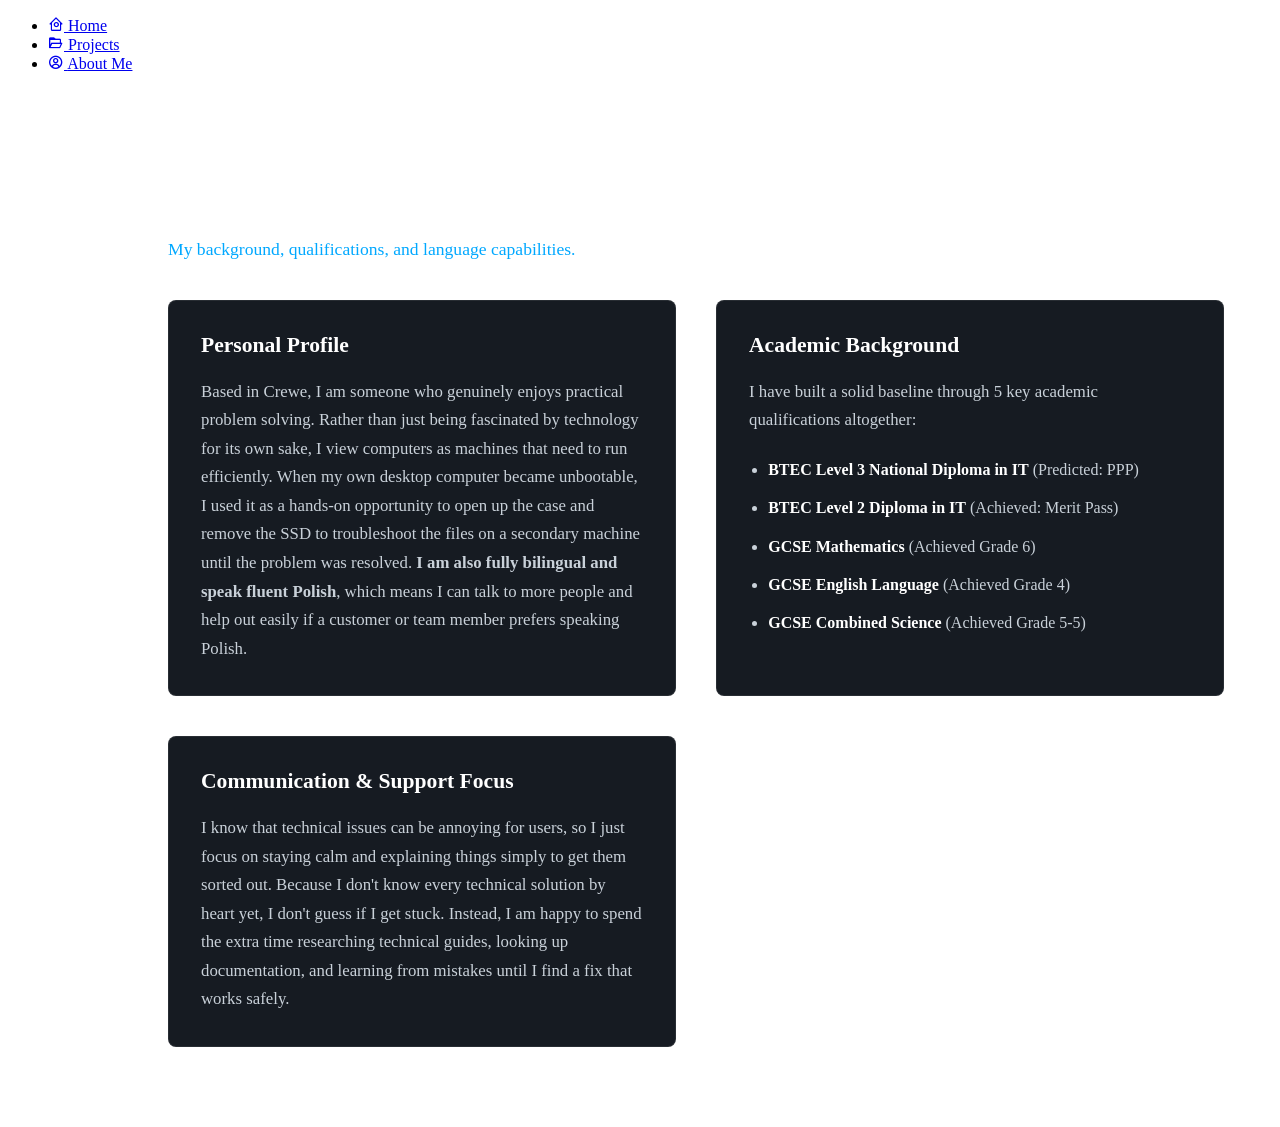
==== about.html @ ec6c23c0 "webstie files" ====
<!DOCTYPE html>
<html lang="en">
<head>
    <title>About Me | Dominik Mordzak Portfolio</title>
    <meta charset="utf-8">
    <meta name="viewport" content="width=device-width, initial-scale=1">
    <title>Home</title>
    <link href="https://unpkg.com/boxicons@2.1.4/css/boxicons.min.css" rel="stylesheet">
    <link rel="stylesheet" href="style_Css.css">
    <link rel="stylesheet" href="about_css.css">
</head>

<body>
    <!-- The sidebar expands automatically on hover now -->
    <aside>
        <nav>
            <ul>
                <li>
                    <a href="index.html">
                        <i class="bx bx-home-circle"></i>
                        <span>Home</span>
                    </a>
                </li>
                <li>
                    <a href="projects.html">
                        <i class="bx bx-folder-open"></i>
                        <span>Projects</span>
                    </a>
                </li>
                <li>
                    <a href="about.html" class="active">
                        <i class="bx bx-user-circle"></i>
                        <span>About Me</span>
                    </a>
                </li>                            
            </ul>
        </nav>
    </aside>

     <!-- Main Content Area: Grounded Professional Profile -->
    <main>
        <header class="about-header">
            <h1>About Me</h1>
            <p class="subtitle">My background, qualifications, and language capabilities.</p>
        </header>

        <div class="about-grid">
            
            <!-- Card 1: Personal Profile & Polish Language -->
            <section class="about-card">
                <h3>Personal Profile</h3>
                <p>Based in Crewe, I am someone who genuinely enjoys practical problem solving. Rather than just being fascinated by technology 
                    for its own sake, I view computers as machines that need to run efficiently. When my own desktop computer became unbootable, 
                    I used it as a hands-on opportunity to open up the case and remove the SSD to troubleshoot the files on a secondary machine until 
                    the problem was resolved. <strong>I am also fully bilingual and speak fluent Polish</strong>, which means I can talk to more people 
                    and help out easily if a customer or team member prefers speaking Polish.                     
                </p>
            </section>

            <!-- Card 2: The 5 Complete Qualifications -->
            <section class="about-card">
                <h3> Academic Background </h3>
                <p>I have built a solid baseline through 5 key academic qualifications altogether:</p>
                <ul class="qualifications-list">
                    <li><strong>BTEC Level 3 National Diploma in IT</strong> (Predicted: PPP)</li>
                    <li><strong>BTEC Level 2 Diploma in IT</strong> (Achieved: Merit Pass)</li>
                    <li><strong>GCSE Mathematics</strong> (Achieved Grade 6)</li>
                    <li><strong>GCSE English Language</strong> (Achieved Grade 4)</li>
                    <li><strong>GCSE Combined Science</strong> (Achieved Grade 5-5)</li>
                </ul>
            </section>

            <!-- Card 3: Helpdesk Communication Mindset -->
            <section class="about-card">
                <h3> Communication & Support Focus</h3>
                <p>I know that technical issues can be annoying for users, so I just focus on staying calm and explaining things simply 
                    to get them sorted out. Because I don't know every technical solution by heart yet, I don't guess if I get stuck. 
                    Instead, I am happy to spend the extra time researching technical guides, looking up documentation, 
                    and learning from mistakes until I find a fix that works safely.</p>
            </section>

        </div>
    </main>
</body>
</html>
---- about_css.css ----
/* ==========================================================================
   About Me Page - Mobile-First Safe Layout Baseline
   ========================================================================== */
main {
    width: 100% !important;
    margin-left: 0 !important;   /* Mobile: content fills screen cleanly */
    margin-right: 0 !important;
    padding: 2rem 1.2rem !important; 
    box-sizing: border-box;
    display: block;
}

.about-header {
    margin-bottom: 2.5rem;
}

.about-header h1 {
    font-size: 2.4rem;
    color: #ffffff;
    margin-bottom: 0.5rem;
    letter-spacing: -0.5px;
}

.about-header .subtitle {
    color: #00a8ff;
    font-size: 1.1rem;
    font-weight: 500;
    margin-top: 0;
}

.about-grid {
    display: flex;
    flex-direction: column;
    gap: 2rem;
}

.about-card {
    background-color: #161b22; /* Premium dark card background */
    border: 1px solid rgba(255, 255, 255, 0.08);
    border-radius: 0.5rem;
    padding: 2rem;
}

.about-card h3 {
    font-size: 1.35rem;
    color: #ffffff;
    margin-top: 0;
    margin-bottom: 1.25rem;
    display: flex;
    align-items: center;
    gap: 0.5rem;
}

.about-card h3 i {
    color: #00a8ff;
}

.about-card p {
    color: #c9d1d9;
    line-height: 1.7;
    margin: 0;
    font-size: 1.05rem;
}

/* Bullet list design styles */
.qualifications-list {
    margin-top: 1.25rem;
    padding-left: 1.2rem;
    color: #c9d1d9;
    line-height: 1.9;
}

.qualifications-list li {
    margin-bottom: 0.5rem;
}

.qualifications-list strong {
    color: #ffffff;
}

/* ==========================================================================
   DESKTOP VIEW: Maximised Horizontal Box Width Engine
   ========================================================================== */
@media (min-width: 1024px) {
    main {
        /* 1. EXTENDS RUNWAY: Blows open the page limit to allow a massive widescreen span */
        max-width: 1600px !important; 
        
        margin-left: auto !important; 
        margin-right: auto !important;
        
        padding-top: 4.5rem !important;
        padding-right: 3rem !important; /* Slightly increased right edge padding */
        padding-bottom: 4.5rem !important;
        padding-left: 10rem !important;  /* Keeps your exact 13rem left shift locked in */
    }

    .about-grid {
        display: grid !important;
        /* 2. BOX STRETCH ENGINE: Dynamically splits your rows into wide, spacious panels */
        grid-template-columns: repeat(auto-fit, minmax(420px, 1fr)) !important; 
        gap: 2.5rem !important;
        width: 100% !important;
    }
}
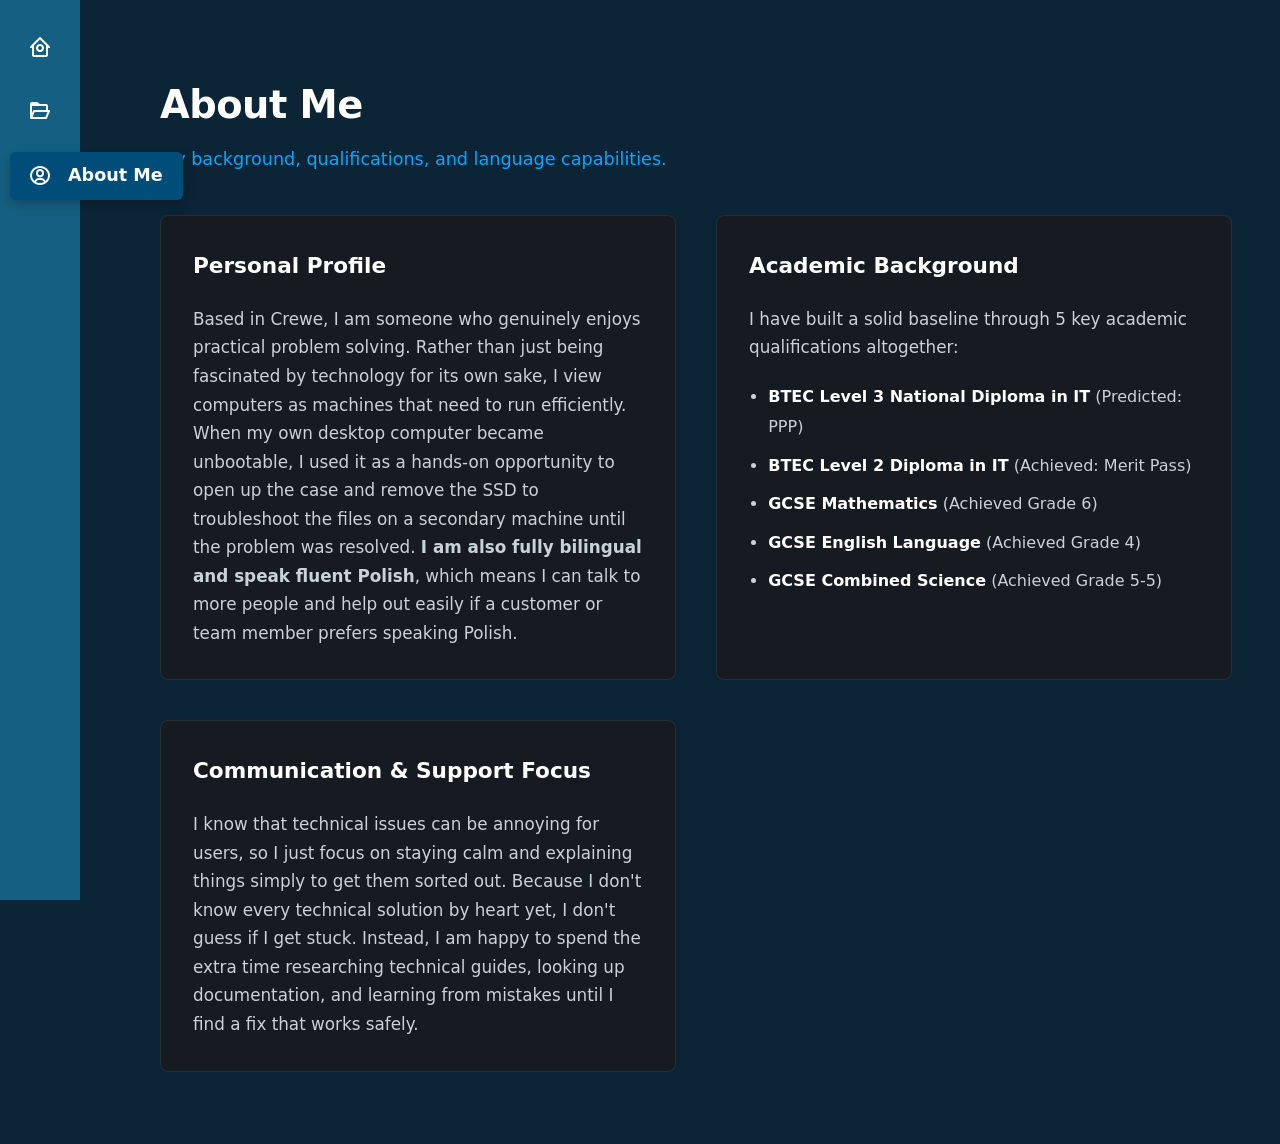
==== commit 421f5c13: "fixed code in the link section of html" ====
--- a/about.html
+++ b/about.html
@@ -6,7 +6,7 @@
     <meta name="viewport" content="width=device-width, initial-scale=1">
     <title>Home</title>
     <link href="https://unpkg.com/boxicons@2.1.4/css/boxicons.min.css" rel="stylesheet">
-    <link rel="stylesheet" href="style_Css.css">
+    <link rel="stylesheet" href="style_css.css">
     <link rel="stylesheet" href="about_css.css">
 </head>
 
--- a/style_css.css
+++ b/style_css.css
@@ -0,0 +1,141 @@
+* {
+    margin: 0;
+    padding: 0;
+    box-sizing: border-box;
+}
+
+body {
+    font-family: system-ui, sans-serif;
+    font-size: 16px;
+    line-height: 1.7;
+    background-color: #0B2536; /* Muted tech dark background */
+    color: #c9d1d9; 
+    height: 100%;
+}
+
+html {
+    height: 100%;
+    width: 100%;
+}
+
+.home-container {
+    display: flex;
+    flex-direction: column; /* Standard stacked layout for phone viewports */
+    gap: 3.5rem;
+}
+
+/* ==========================================================================
+   1. Stationary Base Sidebar
+   ========================================================================== */
+aside {
+    position: fixed;
+    inset: 0 auto 0 0;
+    padding: 1.5rem 0; 
+    width: 5rem; 
+    background-color: #156082; /* Your primary sidebar blue */
+    z-index: 100;
+}
+
+nav {
+    height: 100%;
+    width: 100%;
+}
+
+nav ul {
+    list-style: none;
+    display: flex;
+    flex-direction: column;
+    gap: 1rem;
+    height: 100%;
+    width: 100%;
+}
+
+nav li {
+    width: 100%;
+    height: 3rem;
+    display: flex;
+    justify-content: center;
+    align-items: center;
+    position: relative; 
+}
+
+/* ==========================================================================
+   2. Absolute Sliding Links (Blue Theme)
+   ========================================================================== */
+nav a {
+    display: flex;
+    align-items: center;
+    padding: 0 0.85rem; 
+    font-size: 1.1rem;
+    text-decoration: none;
+    color: #ffffff; /* All text is now crisp white */
+    border-radius: 0.375rem;
+    
+    position: absolute;
+    left: 0.65rem; 
+    height: 3rem;
+    width: 3.7rem; 
+    
+    transition: width 0.25s cubic-bezier(0.4, 0, 0.2, 1), background-color 0.2s, box-shadow 0.2s;
+    overflow: hidden;
+    white-space: nowrap;
+}
+
+/* Base Icon Color */
+nav a i {
+    color: #ffffff; 
+    font-size: 1.5rem; 
+    min-width: 2rem; 
+    text-align: center;
+}
+
+/* ==========================================================================
+   3. Blue Expansion Mechanics (Active & Hover)
+   ========================================================================== */
+
+/* RULE A: The ACTIVE page link expands to fit its specific text exactly */
+nav a.active {
+    background-color: #004d7a; 
+    color: #ffffff; 
+    font-weight: bold;
+    width: max-content; /* Hugs the text perfectly instead of using a big 14rem block! */
+    padding-right: 1.25rem; /* Adds clean breathing room after the text ends */
+    box-shadow: 0 4px 12px rgba(0, 0, 0, 0.25);
+    z-index: 10;
+}
+
+nav a.active i {
+    color: #ffffff;
+}
+
+/* RULE B: HOVERING expands only to the size of that item's specific text */
+nav a:hover {
+    width: max-content; /* Dynamically grows to match the exact word length */
+    padding-right: 1.25rem; /* Balanced edge spacing */
+    background-color: #1d729a; 
+    color: #ffffff; 
+    box-shadow: 0 4px 12px rgba(0, 0, 0, 0.2);
+    z-index: 20; 
+}
+
+/* Keep active state stable on hover */
+nav a.active:hover {
+    background-color: #004d7a;
+    color: #ffffff;
+}
+
+/* ==========================================================================
+   4. Text Visibility Controls
+   ========================================================================== */
+nav a span {
+    opacity: 0;
+    visibility: hidden;
+    margin-left: 0.75rem;
+    transition: opacity 0.15s ease;
+}
+
+nav a.active span,
+nav a:hover span {
+    opacity: 1;
+    visibility: visible;
+}
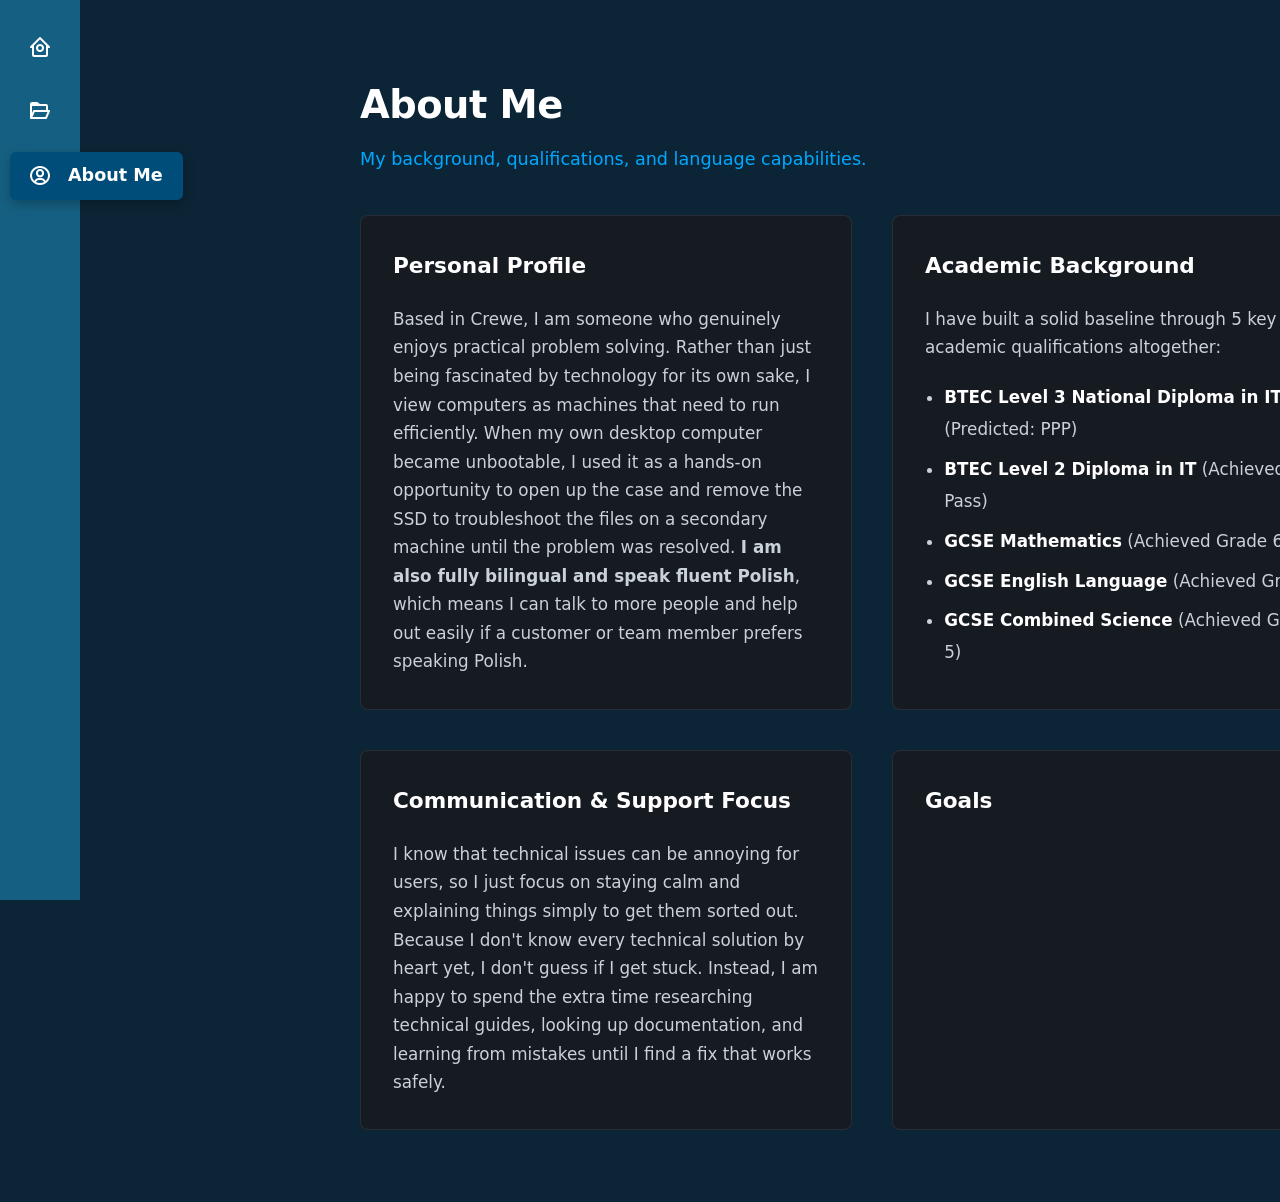
==== commit 3d64aa42: "hopefully fixed mobile version of website" ====
--- a/about.html
+++ b/about.html
@@ -78,6 +78,13 @@
                     Instead, I am happy to spend the extra time researching technical guides, looking up documentation, 
                     and learning from mistakes until I find a fix that works safely.</p>
             </section>
+            
+            <section class="about-card">
+                <h3>Goals</h3>    
+
+
+
+            </section>
 
         </div>
     </main>
--- a/about_css.css
+++ b/about_css.css
@@ -1,12 +1,15 @@
 /* ==========================================================================
-   About Me Page - Mobile-First Safe Layout Baseline
+   1. GLOBAL MOBILE-FIRST BASELINES (Default Styles for Phone Displays)
    ========================================================================== */
+* {
+    box-sizing: border-box;
+}
+
 main {
     width: 100% !important;
-    margin-left: 0 !important;   /* Mobile: content fills screen cleanly */
+    margin-left: 0 !important;   /* Mobile: content fills screen cleanly without squeeze */
     margin-right: 0 !important;
     padding: 2rem 1.2rem !important; 
-    box-sizing: border-box;
     display: block;
 }
 
@@ -62,44 +65,43 @@
     font-size: 1.05rem;
 }
 
-/* Bullet list design styles */
-.qualifications-list {
+/* Qualifications & Principles Bullet Lists Layout */
+.qualifications-list, .principles-list {
     margin-top: 1.25rem;
     padding-left: 1.2rem;
     color: #c9d1d9;
     line-height: 1.9;
 }
 
-.qualifications-list li {
+.qualifications-list li, .principles-list li {
     margin-bottom: 0.5rem;
+    font-size: 1.05rem;
 }
 
-.qualifications-list strong {
+.qualifications-list strong, .principles-list strong {
     color: #ffffff;
 }
 
+
 /* ==========================================================================
-   DESKTOP VIEW: Maximised Horizontal Box Width Engine
+   2. DESKTOP VIEW: Maximised Horizontal Box Width Engine
    ========================================================================== */
-@media (min-width: 1024px) {
+@media screen and (min-width: 1024px) {
     main {
-        /* 1. EXTENDS RUNWAY: Blows open the page limit to allow a massive widescreen span */
-        max-width: 1600px !important; 
-        
-        margin-left: auto !important; 
-        margin-right: auto !important;
+        max-width: 1600px !important; /* Extends horizontal space to allow a massive widescreen span */
+        margin-left: 9.5rem !important; /* Safely clears your left sidebar navigation element */
         
         padding-top: 4.5rem !important;
-        padding-right: 3rem !important; /* Slightly increased right edge padding */
+        padding-right: 3rem !important; 
         padding-bottom: 4.5rem !important;
-        padding-left: 10rem !important;  /* Keeps your exact 13rem left shift locked in */
+        padding-left: 13rem !important;  /* Desktop media query gap shift injection */
     }
 
     .about-grid {
         display: grid !important;
-        /* 2. BOX STRETCH ENGINE: Dynamically splits your rows into wide, spacious panels */
+        /* BOX STRETCH ENGINE: Dynamically splits your rows into wide, spacious panels */
         grid-template-columns: repeat(auto-fit, minmax(420px, 1fr)) !important; 
         gap: 2.5rem !important;
         width: 100% !important;
     }
-}+}
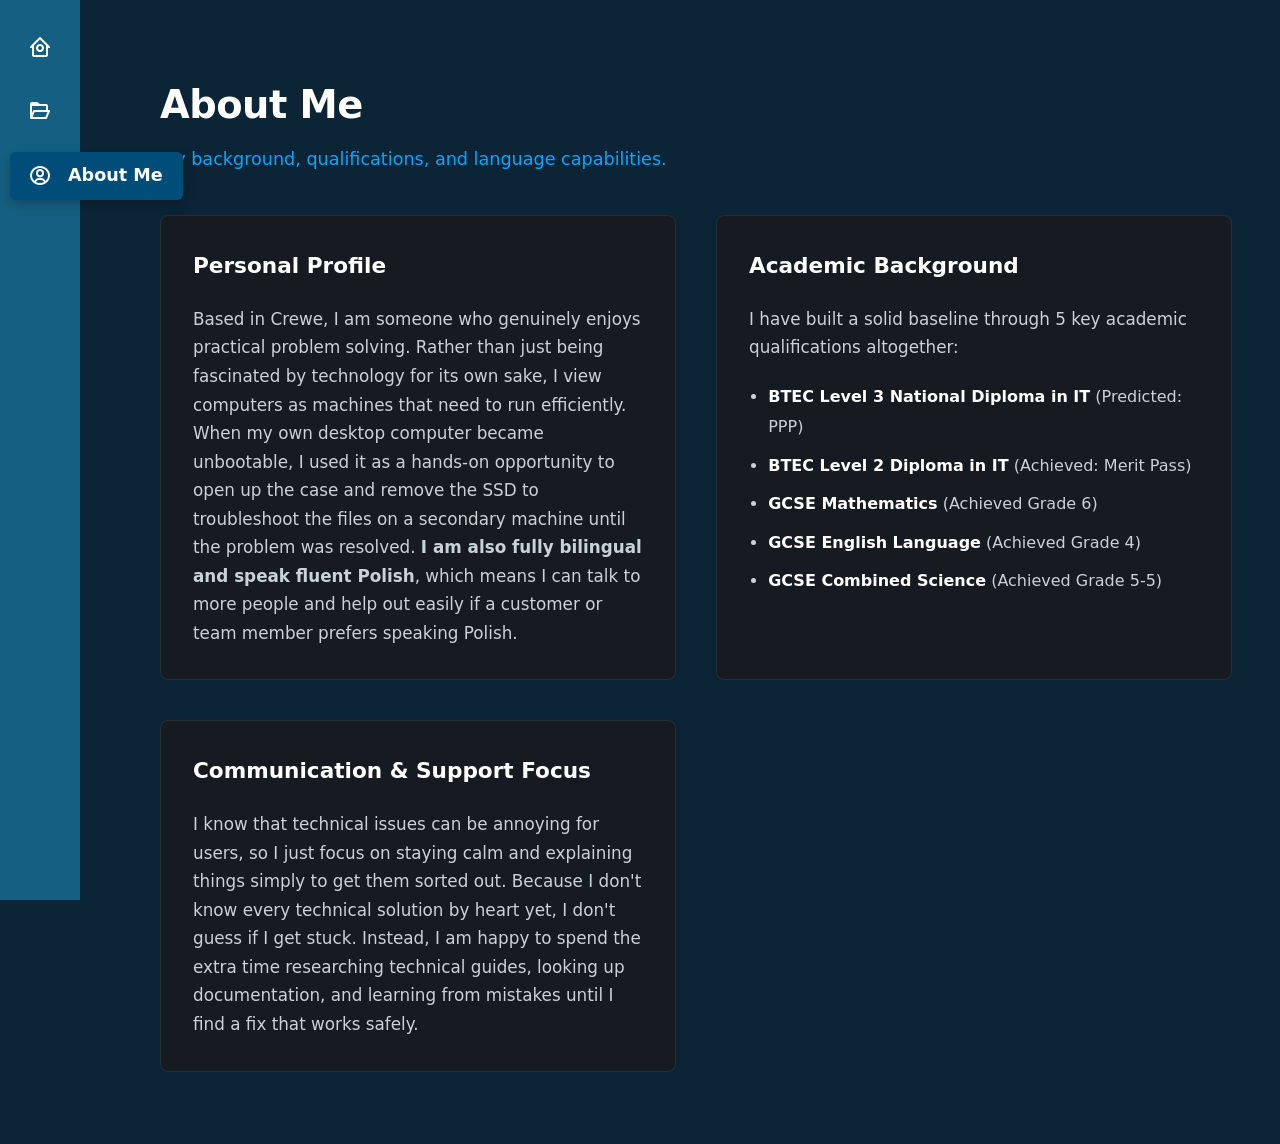
==== commit 2d301d5f: "Add files via upload" ====
--- a/about.html
+++ b/about.html
@@ -1,92 +1,84 @@
-<!DOCTYPE html>
-<html lang="en">
-<head>
-    <title>About Me | Dominik Mordzak Portfolio</title>
-    <meta charset="utf-8">
-    <meta name="viewport" content="width=device-width, initial-scale=1">
-    <title>Home</title>
-    <link href="https://unpkg.com/boxicons@2.1.4/css/boxicons.min.css" rel="stylesheet">
-    <link rel="stylesheet" href="style_css.css">
-    <link rel="stylesheet" href="about_css.css">
-</head>
-
-<body>
-    <!-- The sidebar expands automatically on hover now -->
-    <aside>
-        <nav>
-            <ul>
-                <li>
-                    <a href="index.html">
-                        <i class="bx bx-home-circle"></i>
-                        <span>Home</span>
-                    </a>
-                </li>
-                <li>
-                    <a href="projects.html">
-                        <i class="bx bx-folder-open"></i>
-                        <span>Projects</span>
-                    </a>
-                </li>
-                <li>
-                    <a href="about.html" class="active">
-                        <i class="bx bx-user-circle"></i>
-                        <span>About Me</span>
-                    </a>
-                </li>                            
-            </ul>
-        </nav>
-    </aside>
-
-     <!-- Main Content Area: Grounded Professional Profile -->
-    <main>
-        <header class="about-header">
-            <h1>About Me</h1>
-            <p class="subtitle">My background, qualifications, and language capabilities.</p>
-        </header>
-
-        <div class="about-grid">
-            
-            <!-- Card 1: Personal Profile & Polish Language -->
-            <section class="about-card">
-                <h3>Personal Profile</h3>
-                <p>Based in Crewe, I am someone who genuinely enjoys practical problem solving. Rather than just being fascinated by technology 
-                    for its own sake, I view computers as machines that need to run efficiently. When my own desktop computer became unbootable, 
-                    I used it as a hands-on opportunity to open up the case and remove the SSD to troubleshoot the files on a secondary machine until 
-                    the problem was resolved. <strong>I am also fully bilingual and speak fluent Polish</strong>, which means I can talk to more people 
-                    and help out easily if a customer or team member prefers speaking Polish.                     
-                </p>
-            </section>
-
-            <!-- Card 2: The 5 Complete Qualifications -->
-            <section class="about-card">
-                <h3> Academic Background </h3>
-                <p>I have built a solid baseline through 5 key academic qualifications altogether:</p>
-                <ul class="qualifications-list">
-                    <li><strong>BTEC Level 3 National Diploma in IT</strong> (Predicted: PPP)</li>
-                    <li><strong>BTEC Level 2 Diploma in IT</strong> (Achieved: Merit Pass)</li>
-                    <li><strong>GCSE Mathematics</strong> (Achieved Grade 6)</li>
-                    <li><strong>GCSE English Language</strong> (Achieved Grade 4)</li>
-                    <li><strong>GCSE Combined Science</strong> (Achieved Grade 5-5)</li>
-                </ul>
-            </section>
-
-            <!-- Card 3: Helpdesk Communication Mindset -->
-            <section class="about-card">
-                <h3> Communication & Support Focus</h3>
-                <p>I know that technical issues can be annoying for users, so I just focus on staying calm and explaining things simply 
-                    to get them sorted out. Because I don't know every technical solution by heart yet, I don't guess if I get stuck. 
-                    Instead, I am happy to spend the extra time researching technical guides, looking up documentation, 
-                    and learning from mistakes until I find a fix that works safely.</p>
-            </section>
-            
-            <section class="about-card">
-                <h3>Goals</h3>    
-
-
-
-            </section>
-
-        </div>
-    </main>
-</body>
-</html>
+<!DOCTYPE html>
+<html lang="en">
+<head>
+    <title>About Me | Dominik Mordzak Portfolio</title>
+    <meta charset="utf-8">
+    <meta name="viewport" content="width=device-width, initial-scale=1">
+    <link href="https://unpkg.com/boxicons@2.1.4/css/boxicons.min.css" rel="stylesheet">
+    <link rel="stylesheet" href="style_css.css">
+    <link rel="stylesheet" href="about_css.css">
+</head>
+
+<body>
+    <!-- The sidebar expands automatically on hover now -->
+    <aside>
+        <nav>
+            <ul>
+                <li>
+                    <a href="index.html">
+                        <i class="bx bx-home-circle"></i>
+                        <span>Home</span>
+                    </a>
+                </li>
+                <li>
+                    <a href="projects.html">
+                        <i class="bx bx-folder-open"></i>
+                        <span>Projects</span>
+                    </a>
+                </li>
+                <li>
+                    <a href="about.html" class="active">
+                        <i class="bx bx-user-circle"></i>
+                        <span>About Me</span>
+                    </a>
+                </li>                            
+            </ul>
+        </nav>
+    </aside>
+
+     <!-- Main Content Area: Grounded Professional Profile -->
+    <main>
+        <header class="about-header">
+            <h1>About Me</h1>
+            <p class="subtitle">My background, qualifications, and language capabilities.</p>
+        </header>
+
+        <div class="about-grid">
+            
+            <!-- Card 1: Personal Profile & Polish Language -->
+            <section class="about-card">
+                <h3>Personal Profile</h3>
+                <p>Based in Crewe, I am someone who genuinely enjoys practical problem solving. Rather than just being fascinated by technology 
+                    for its own sake, I view computers as machines that need to run efficiently. When my own desktop computer became unbootable, 
+                    I used it as a hands-on opportunity to open up the case and remove the SSD to troubleshoot the files on a secondary machine until 
+                    the problem was resolved. <strong>I am also fully bilingual and speak fluent Polish</strong>, which means I can talk to more people 
+                    and help out easily if a customer or team member prefers speaking Polish.                     
+                </p>
+            </section>
+
+            <!-- Card 2: The 5 Complete Qualifications -->
+            <section class="about-card">
+                <h3> Academic Background </h3>
+                <p>I have built a solid baseline through 5 key academic qualifications altogether:</p>
+                <ul class="qualifications-list">
+                    <li><strong>BTEC Level 3 National Diploma in IT</strong> (Predicted: PPP)</li>
+                    <li><strong>BTEC Level 2 Diploma in IT</strong> (Achieved: Merit Pass)</li>
+                    <li><strong>GCSE Mathematics</strong> (Achieved Grade 6)</li>
+                    <li><strong>GCSE English Language</strong> (Achieved Grade 4)</li>
+                    <li><strong>GCSE Combined Science</strong> (Achieved Grade 5-5)</li>
+                </ul>
+            </section>
+
+            <!-- Card 3: Helpdesk Communication Mindset -->
+            <section class="about-card">
+                <h3> Communication & Support Focus</h3>
+                <p>I know that technical issues can be annoying for users, so I just focus on staying calm and explaining things simply 
+                    to get them sorted out. Because I don't know every technical solution by heart yet, I don't guess if I get stuck. 
+                    Instead, I am happy to spend the extra time researching technical guides, looking up documentation, 
+                    and learning from mistakes until I find a fix that works safely.</p>
+            </section>
+
+        </div>
+    </main>
+</body>
+</html>
--- a/about_css.css
+++ b/about_css.css
@@ -1,107 +1,105 @@
-/* ==========================================================================
-   1. GLOBAL MOBILE-FIRST BASELINES (Default Styles for Phone Displays)
-   ========================================================================== */
-* {
-    box-sizing: border-box;
-}
-
-main {
-    width: 100% !important;
-    margin-left: 0 !important;   /* Mobile: content fills screen cleanly without squeeze */
-    margin-right: 0 !important;
-    padding: 2rem 1.2rem !important; 
-    display: block;
-}
-
-.about-header {
-    margin-bottom: 2.5rem;
-}
-
-.about-header h1 {
-    font-size: 2.4rem;
-    color: #ffffff;
-    margin-bottom: 0.5rem;
-    letter-spacing: -0.5px;
-}
-
-.about-header .subtitle {
-    color: #00a8ff;
-    font-size: 1.1rem;
-    font-weight: 500;
-    margin-top: 0;
-}
-
-.about-grid {
-    display: flex;
-    flex-direction: column;
-    gap: 2rem;
-}
-
-.about-card {
-    background-color: #161b22; /* Premium dark card background */
-    border: 1px solid rgba(255, 255, 255, 0.08);
-    border-radius: 0.5rem;
-    padding: 2rem;
-}
-
-.about-card h3 {
-    font-size: 1.35rem;
-    color: #ffffff;
-    margin-top: 0;
-    margin-bottom: 1.25rem;
-    display: flex;
-    align-items: center;
-    gap: 0.5rem;
-}
-
-.about-card h3 i {
-    color: #00a8ff;
-}
-
-.about-card p {
-    color: #c9d1d9;
-    line-height: 1.7;
-    margin: 0;
-    font-size: 1.05rem;
-}
-
-/* Qualifications & Principles Bullet Lists Layout */
-.qualifications-list, .principles-list {
-    margin-top: 1.25rem;
-    padding-left: 1.2rem;
-    color: #c9d1d9;
-    line-height: 1.9;
-}
-
-.qualifications-list li, .principles-list li {
-    margin-bottom: 0.5rem;
-    font-size: 1.05rem;
-}
-
-.qualifications-list strong, .principles-list strong {
-    color: #ffffff;
-}
-
-
-/* ==========================================================================
-   2. DESKTOP VIEW: Maximised Horizontal Box Width Engine
-   ========================================================================== */
-@media screen and (min-width: 1024px) {
-    main {
-        max-width: 1600px !important; /* Extends horizontal space to allow a massive widescreen span */
-        margin-left: 9.5rem !important; /* Safely clears your left sidebar navigation element */
-        
-        padding-top: 4.5rem !important;
-        padding-right: 3rem !important; 
-        padding-bottom: 4.5rem !important;
-        padding-left: 13rem !important;  /* Desktop media query gap shift injection */
-    }
-
-    .about-grid {
-        display: grid !important;
-        /* BOX STRETCH ENGINE: Dynamically splits your rows into wide, spacious panels */
-        grid-template-columns: repeat(auto-fit, minmax(420px, 1fr)) !important; 
-        gap: 2.5rem !important;
-        width: 100% !important;
-    }
-}
+/* ==========================================================================
+   About Me Page - Mobile-First Safe Layout Baseline
+   ========================================================================== */
+main {
+    width: 100% !important;
+    margin-left: 5rem !important;   /* Mobile: clears the fixed 5rem sidebar */
+    margin-right: 0 !important;
+    padding: 2rem 1.2rem !important;
+    box-sizing: border-box;
+    display: block;
+}
+
+.about-header {
+    margin-bottom: 2.5rem;
+}
+
+.about-header h1 {
+    font-size: 2.4rem;
+    color: #ffffff;
+    margin-bottom: 0.5rem;
+    letter-spacing: -0.5px;
+}
+
+.about-header .subtitle {
+    color: #00a8ff;
+    font-size: 1.1rem;
+    font-weight: 500;
+    margin-top: 0;
+}
+
+.about-grid {
+    display: flex;
+    flex-direction: column;
+    gap: 2rem;
+}
+
+.about-card {
+    background-color: #161b22; /* Premium dark card background */
+    border: 1px solid rgba(255, 255, 255, 0.08);
+    border-radius: 0.5rem;
+    padding: 2rem;
+}
+
+.about-card h3 {
+    font-size: 1.35rem;
+    color: #ffffff;
+    margin-top: 0;
+    margin-bottom: 1.25rem;
+    display: flex;
+    align-items: center;
+    gap: 0.5rem;
+}
+
+.about-card h3 i {
+    color: #00a8ff;
+}
+
+.about-card p {
+    color: #c9d1d9;
+    line-height: 1.7;
+    margin: 0;
+    font-size: 1.05rem;
+}
+
+/* Bullet list design styles */
+.qualifications-list {
+    margin-top: 1.25rem;
+    padding-left: 1.2rem;
+    color: #c9d1d9;
+    line-height: 1.9;
+}
+
+.qualifications-list li {
+    margin-bottom: 0.5rem;
+}
+
+.qualifications-list strong {
+    color: #ffffff;
+}
+
+/* ==========================================================================
+   DESKTOP VIEW: Maximised Horizontal Box Width Engine
+   ========================================================================== */
+@media (min-width: 1024px) {
+    main {
+        /* 1. EXTENDS RUNWAY: Blows open the page limit to allow a massive widescreen span */
+        max-width: 1600px !important; 
+        
+        margin-left: auto !important; 
+        margin-right: auto !important;
+        
+        padding-top: 4.5rem !important;
+        padding-right: 3rem !important; /* Slightly increased right edge padding */
+        padding-bottom: 4.5rem !important;
+        padding-left: 10rem !important;  /* Keeps your exact 13rem left shift locked in */
+    }
+
+    .about-grid {
+        display: grid !important;
+        /* 2. BOX STRETCH ENGINE: Dynamically splits your rows into wide, spacious panels */
+        grid-template-columns: repeat(auto-fit, minmax(420px, 1fr)) !important; 
+        gap: 2.5rem !important;
+        width: 100% !important;
+    }
+}
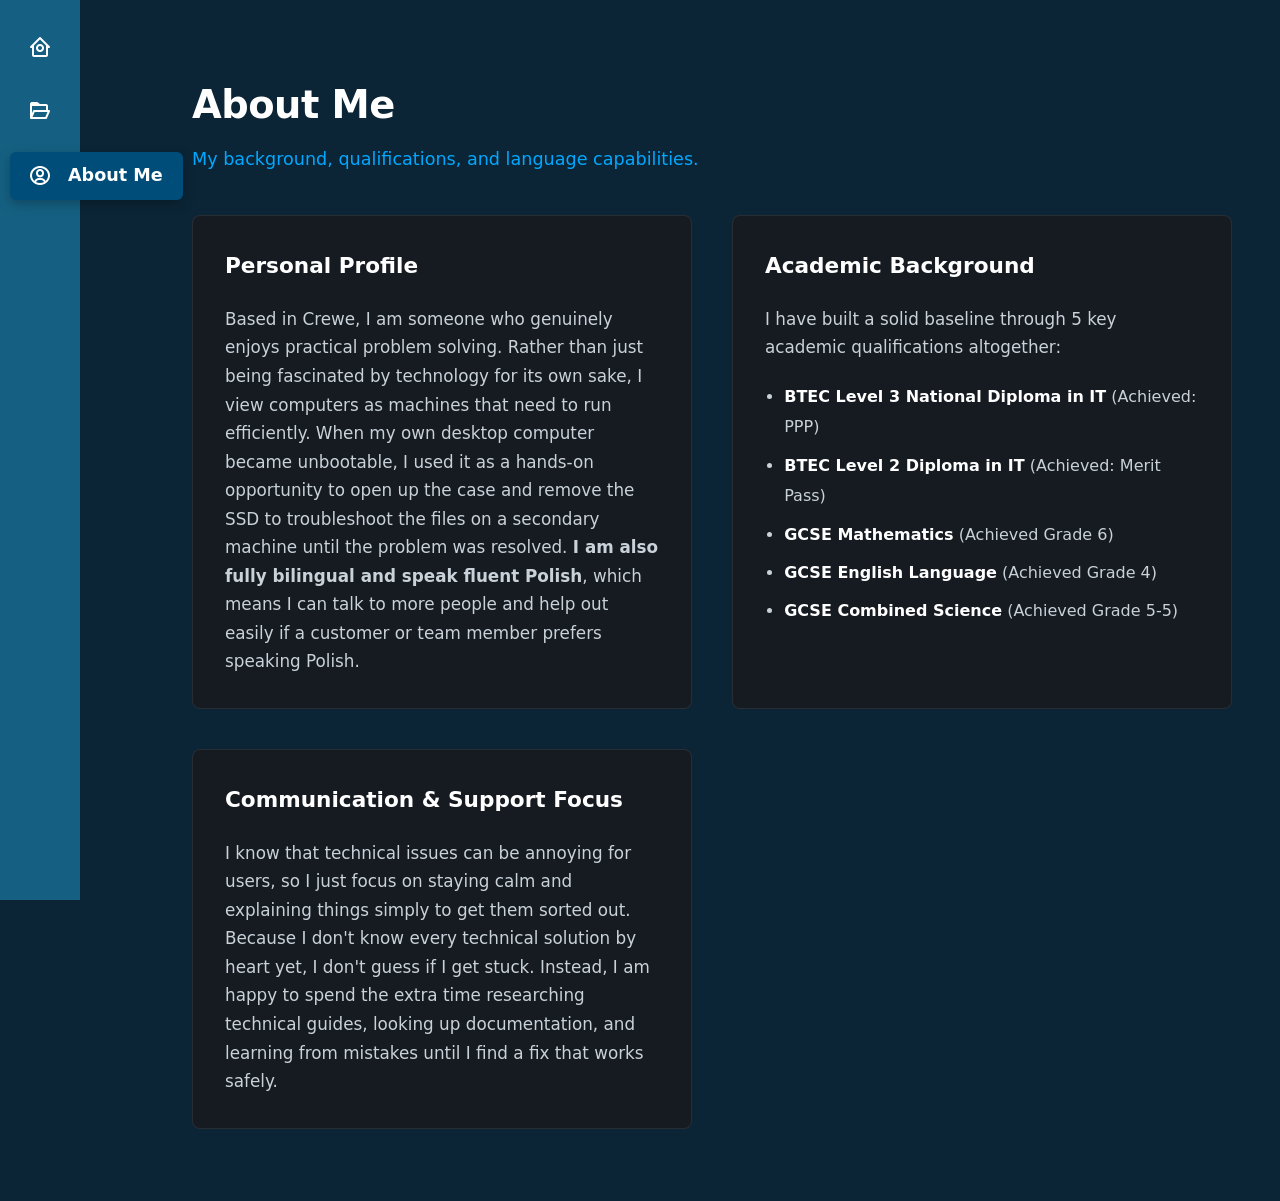
==== commit e4522c25: "changes to mobile" ====
--- a/about.html
+++ b/about.html
@@ -61,7 +61,7 @@
                 <h3> Academic Background </h3>
                 <p>I have built a solid baseline through 5 key academic qualifications altogether:</p>
                 <ul class="qualifications-list">
-                    <li><strong>BTEC Level 3 National Diploma in IT</strong> (Predicted: PPP)</li>
+                    <li><strong>BTEC Level 3 National Diploma in IT</strong> (Achieved: PPP)</li>
                     <li><strong>BTEC Level 2 Diploma in IT</strong> (Achieved: Merit Pass)</li>
                     <li><strong>GCSE Mathematics</strong> (Achieved Grade 6)</li>
                     <li><strong>GCSE English Language</strong> (Achieved Grade 4)</li>
--- a/about_css.css
+++ b/about_css.css
@@ -3,7 +3,7 @@
    ========================================================================== */
 main {
     width: 100% !important;
-    margin-left: 5rem !important;   /* Mobile: clears the fixed 5rem sidebar */
+    margin-left: 10rem !important;   /* Mobile: clears the fixed 5rem sidebar */
     margin-right: 0 !important;
     padding: 2rem 1.2rem !important;
     box-sizing: border-box;
@@ -92,7 +92,7 @@
         padding-top: 4.5rem !important;
         padding-right: 3rem !important; /* Slightly increased right edge padding */
         padding-bottom: 4.5rem !important;
-        padding-left: 10rem !important;  /* Keeps your exact 13rem left shift locked in */
+        padding-left: 12rem !important;  /* More space between sidebar and content */
     }
 
     .about-grid {
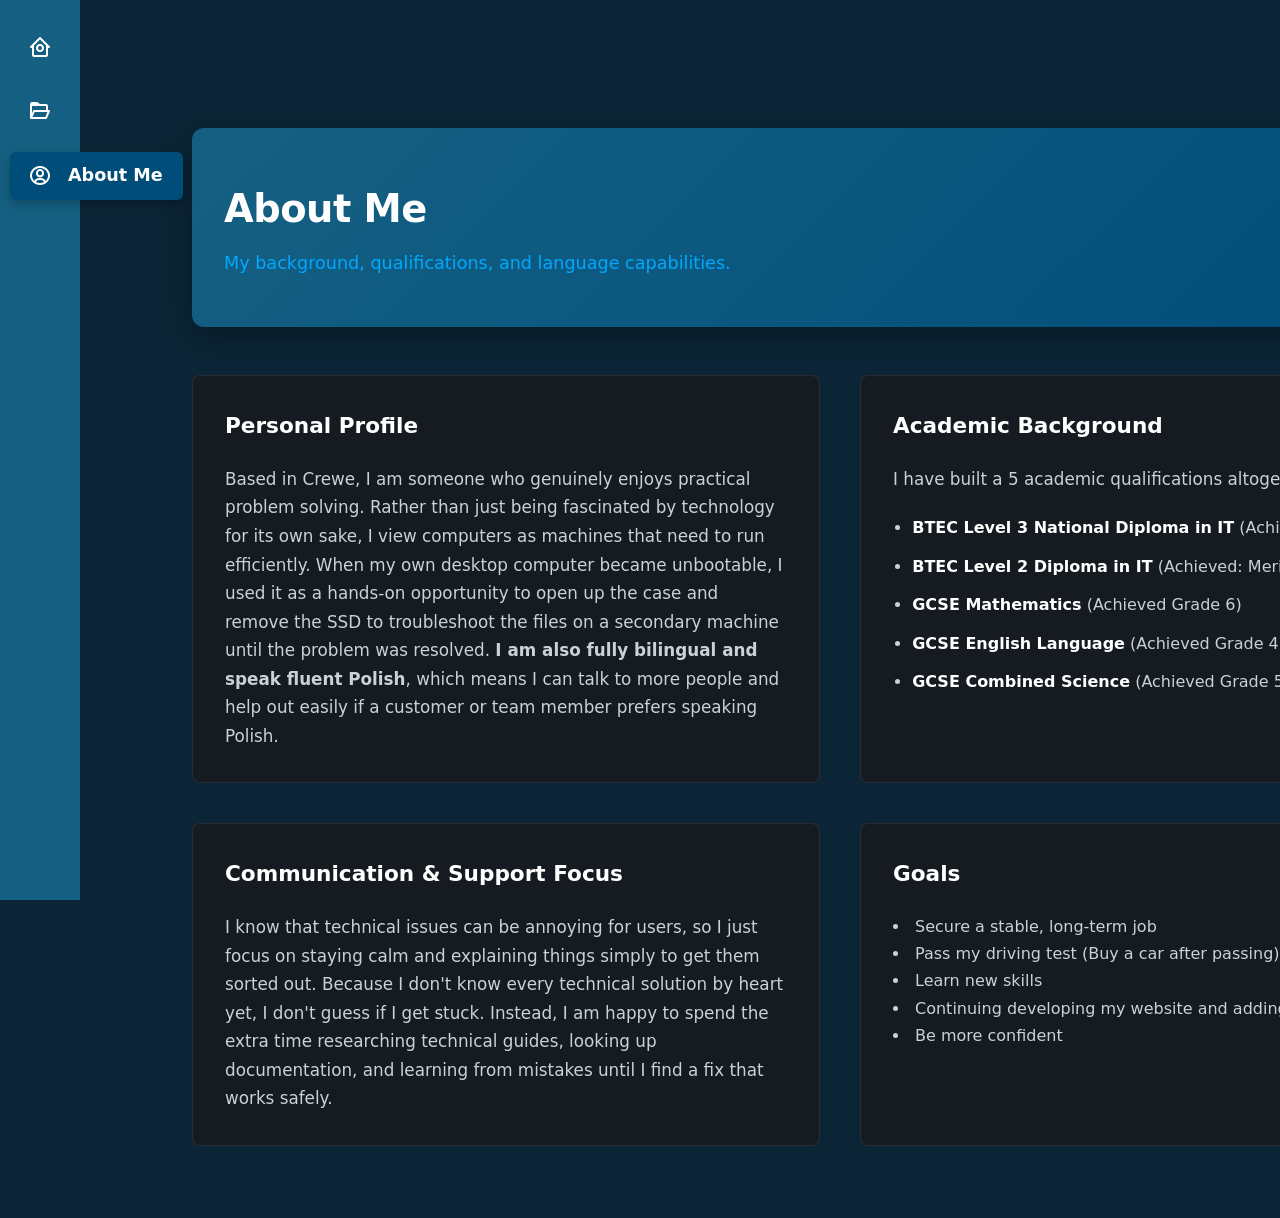
==== commit 923b530a: "adding goals to the about me" ====
--- a/about.html
+++ b/about.html
@@ -59,7 +59,7 @@
             <!-- Card 2: The 5 Complete Qualifications -->
             <section class="about-card">
                 <h3> Academic Background </h3>
-                <p>I have built a solid baseline through 5 key academic qualifications altogether:</p>
+                <p>I have built a 5 academic qualifications altogether:</p>
                 <ul class="qualifications-list">
                     <li><strong>BTEC Level 3 National Diploma in IT</strong> (Achieved: PPP)</li>
                     <li><strong>BTEC Level 2 Diploma in IT</strong> (Achieved: Merit Pass)</li>
@@ -78,6 +78,18 @@
                     and learning from mistakes until I find a fix that works safely.</p>
             </section>
 
+            <!-- Card 4: Goals -->
+            <section class="about-card">
+                <h3>Goals</h3>
+                <p>
+                    <li>Secure a stable, long-term job</li>
+                    <li>Pass my driving test (Buy a car after passing)</li>
+                    <li>Learn new skills</li>
+                    <li>Continuing developing my website and adding new projects</li>
+                    <li>Be more confident</li>           
+                </p>
+            </section>
+
         </div>
     </main>
 </body>
--- a/about_css.css
+++ b/about_css.css
@@ -2,7 +2,7 @@
    About Me Page - Mobile-First Safe Layout Baseline
    ========================================================================== */
 main {
-    width: 100% !important;
+    width: 120% !important;
     margin-left: 10rem !important;   /* Mobile: clears the fixed 5rem sidebar */
     margin-right: 0 !important;
     padding: 2rem 1.2rem !important;
@@ -11,7 +11,14 @@
 }
 
 .about-header {
-    margin-bottom: 2.5rem;
+    background: linear-gradient(135deg, #156082 0%, #004d7a 100%); /* Same premium blue background layout gradient */
+    padding: 3rem 2rem; /* Clean internal breathing space around the profile text text */
+    margin-top: 3.5rem; /* Creates a uniform spacing gap from the top of the viewport ceiling */
+    border-radius: 0.75rem;
+    box-shadow: 0 10px 30px rgba(0,0,0,0.3);
+    width: 100%;
+    margin-bottom: 3rem;
+    text-align: left;
 }
 
 .about-header h1 {
@@ -102,4 +109,5 @@
         gap: 2.5rem !important;
         width: 100% !important;
     }
-}+}
+
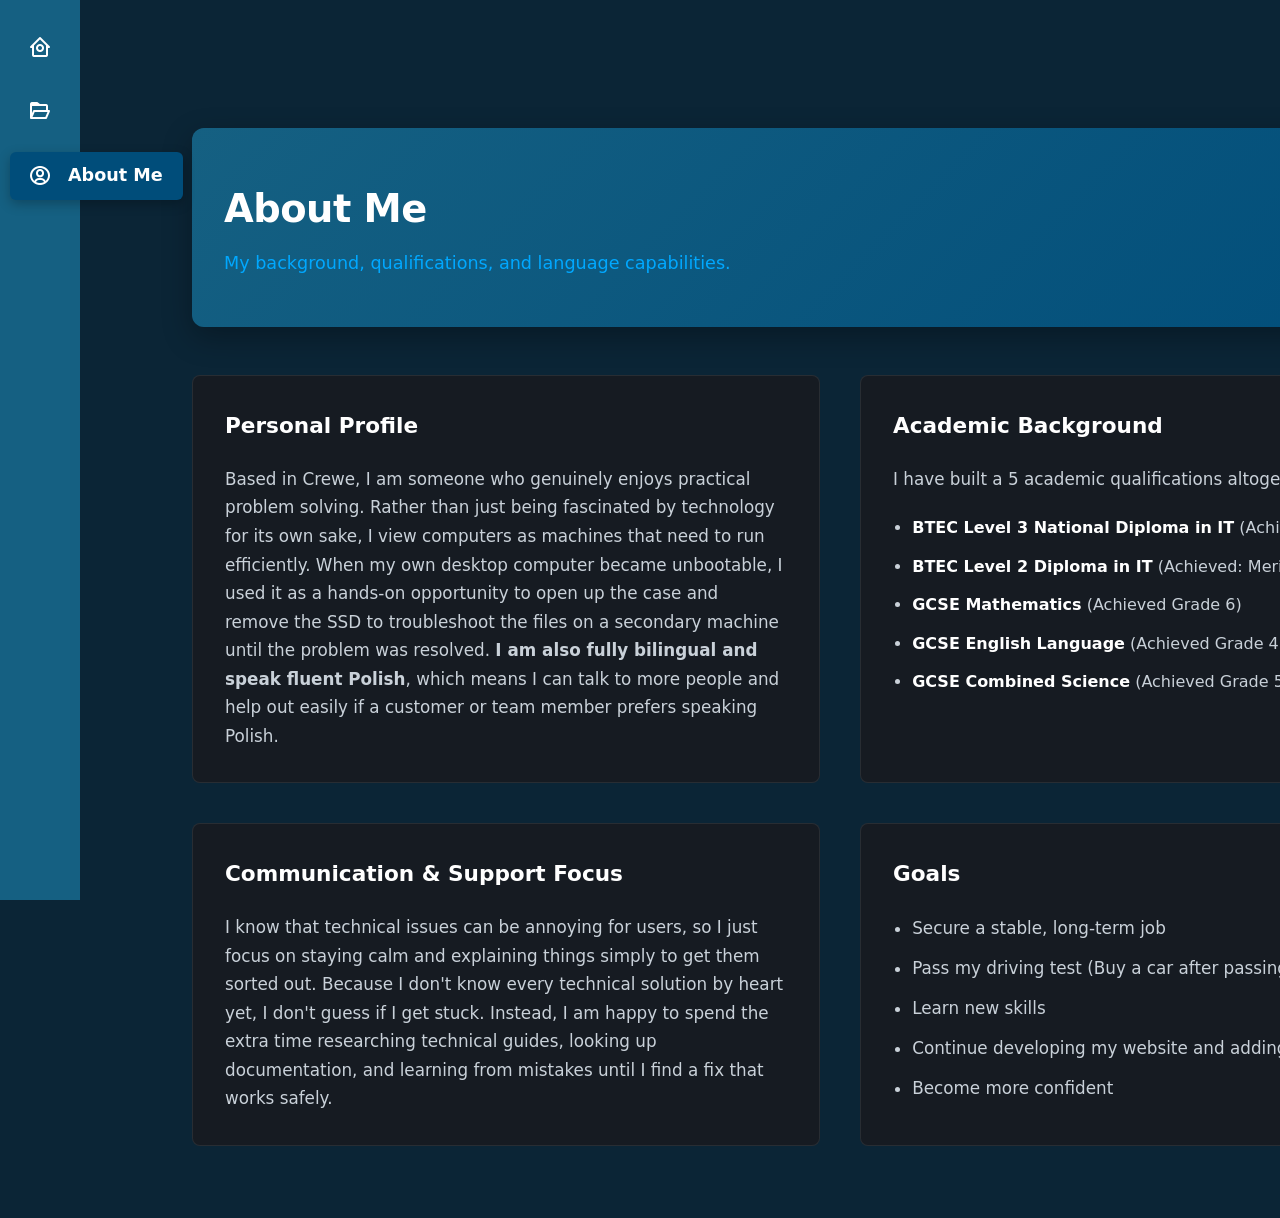
==== commit 40150f3d: "adjustments" ====
--- a/about.html
+++ b/about.html
@@ -81,13 +81,14 @@
             <!-- Card 4: Goals -->
             <section class="about-card">
                 <h3>Goals</h3>
-                <p>
+
+                <ul class="goals-list">
                     <li>Secure a stable, long-term job</li>
                     <li>Pass my driving test (Buy a car after passing)</li>
                     <li>Learn new skills</li>
-                    <li>Continuing developing my website and adding new projects</li>
-                    <li>Be more confident</li>           
-                </p>
+                    <li>Continue developing my website and adding new projects</li>
+                    <li>Become more confident</li>
+                </ul>
             </section>
 
         </div>
--- a/about_css.css
+++ b/about_css.css
@@ -111,3 +111,18 @@
     }
 }
 
+.goals-list {
+    margin-top: 1.25rem;
+    padding-left: 1.2rem;
+    color: #c9d1d9;
+    line-height: 1.9;
+}
+
+.goals-list li {
+    margin-bottom: 0.5rem;
+    font-size: 1.05rem;
+}
+
+.goals-list strong {
+    color: #ffffff;
+}
